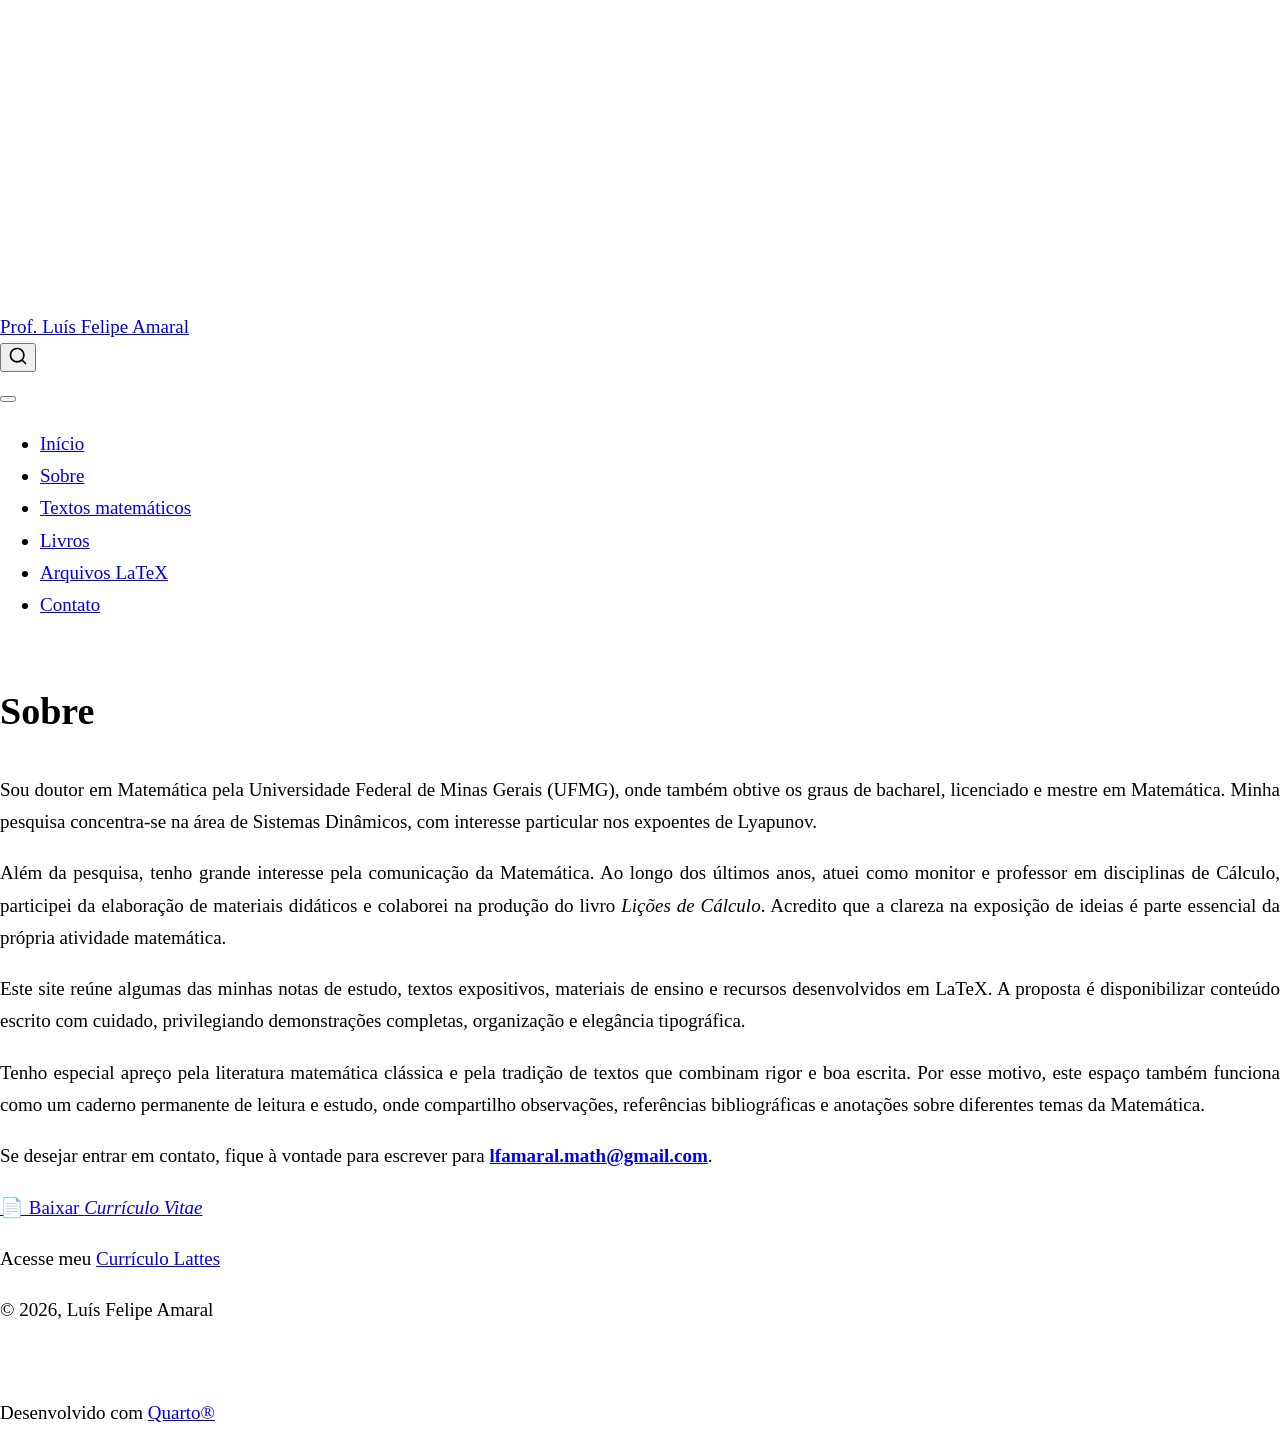
==== about.html @ c72cdb97 "Built site for gh-pages" ====
<!DOCTYPE html>
<html xmlns="http://www.w3.org/1999/xhtml" lang="en" xml:lang="en"><head>

<meta charset="utf-8">
<meta name="generator" content="quarto-1.9.38">

<meta name="viewport" content="width=device-width, initial-scale=1.0, user-scalable=yes">


<title>Sobre – Prof.&nbsp;Luís Felipe Amaral</title>
<style>
/* Default styles provided by pandoc.
** See https://pandoc.org/MANUAL.html#variables-for-html for config info.
*/
code{white-space: pre-wrap;}
span.smallcaps{font-variant: small-caps;}
div.columns{display: flex; gap: min(4vw, 1.5em);}
div.column{flex: auto; overflow-x: auto;}
div.hanging-indent{margin-left: 1.5em; text-indent: -1.5em;}
ul.task-list{list-style: none;}
ul.task-list li input[type="checkbox"] {
  width: 0.8em;
  margin: 0 0.8em 0.2em -1em; /* quarto-specific, see https://github.com/quarto-dev/quarto-cli/issues/4556 */ 
  vertical-align: middle;
}
</style>


<script src="site_libs/quarto-nav/quarto-nav.js"></script>
<script src="site_libs/clipboard/clipboard.min.js"></script>
<script src="site_libs/quarto-search/autocomplete.umd.js"></script>
<script src="site_libs/quarto-search/fuse.min.js"></script>
<script src="site_libs/quarto-search/quarto-search.js"></script>
<meta name="quarto:offset" content="./">
<script src="site_libs/quarto-html/quarto.js" type="module"></script>
<script src="site_libs/quarto-html/tabsets/tabsets.js" type="module"></script>
<script src="site_libs/quarto-html/popper.min.js"></script>
<script src="site_libs/quarto-html/tippy.umd.min.js"></script>
<script src="site_libs/quarto-html/anchor.min.js"></script>
<link href="site_libs/quarto-html/tippy.css" rel="stylesheet">
<link href="site_libs/quarto-html/quarto-syntax-highlighting-15634bcf2e68342d4ad2dfa704d543f6.css" rel="stylesheet" id="quarto-text-highlighting-styles">
<script src="site_libs/bootstrap/bootstrap.min.js"></script>
<link href="site_libs/bootstrap/bootstrap-icons.css" rel="stylesheet">
<link href="site_libs/bootstrap/bootstrap-158031087360bce0ff56dc785ce39e06.min.css" rel="stylesheet" append-hash="true" id="quarto-bootstrap" data-mode="light">
<script id="quarto-search-options" type="application/json">{
  "location": "navbar",
  "copy-button": false,
  "collapse-after": 3,
  "panel-placement": "end",
  "type": "overlay",
  "limit": 50,
  "keyboard-shortcut": [
    "f",
    "/",
    "s"
  ],
  "show-item-context": false,
  "language": {
    "search-no-results-text": "No results",
    "search-matching-documents-text": "matching documents",
    "search-copy-link-title": "Copy link to search",
    "search-hide-matches-text": "Hide additional matches",
    "search-more-match-text": "more match in this document",
    "search-more-matches-text": "more matches in this document",
    "search-clear-button-title": "Clear",
    "search-text-placeholder": "",
    "search-detached-cancel-button-title": "Cancel",
    "search-submit-button-title": "Submit",
    "search-label": "Search"
  }
}</script>


<link rel="stylesheet" href="styles.css">
</head>

<body class="nav-fixed quarto-light">

<div id="quarto-search-results"></div>
  <header id="quarto-header" class="headroom fixed-top">
    <nav class="navbar navbar-expand-lg " data-bs-theme="dark">
      <div class="navbar-container container-fluid">
      <div class="navbar-brand-container mx-auto">
    <a class="navbar-brand" href="./index.html">
    <span class="navbar-title">Prof.&nbsp;Luís Felipe Amaral</span>
    </a>
  </div>
            <div id="quarto-search" class="" title="Search"></div>
          <button class="navbar-toggler" type="button" data-bs-toggle="collapse" data-bs-target="#navbarCollapse" aria-controls="navbarCollapse" role="menu" aria-expanded="false" aria-label="Toggle navigation" onclick="if (window.quartoToggleHeadroom) { window.quartoToggleHeadroom(); }">
  <span class="navbar-toggler-icon"></span>
</button>
          <div class="collapse navbar-collapse" id="navbarCollapse">
            <ul class="navbar-nav navbar-nav-scroll me-auto">
  <li class="nav-item">
    <a class="nav-link" href="./index.html"> 
<span class="menu-text">Início</span></a>
  </li>  
  <li class="nav-item">
    <a class="nav-link active" href="./about.html" aria-current="page"> 
<span class="menu-text">Sobre</span></a>
  </li>  
  <li class="nav-item">
    <a class="nav-link" href="./notes.html"> 
<span class="menu-text">Textos matemáticos</span></a>
  </li>  
  <li class="nav-item">
    <a class="nav-link" href="./books.html"> 
<span class="menu-text">Livros</span></a>
  </li>  
  <li class="nav-item">
    <a class="nav-link" href="./latex.html"> 
<span class="menu-text">Arquivos LaTeX</span></a>
  </li>  
  <li class="nav-item">
    <a class="nav-link" href="./contact.html"> 
<span class="menu-text">Contato</span></a>
  </li>  
</ul>
          </div> <!-- /navcollapse -->
            <div class="quarto-navbar-tools">
  <a href="" class="quarto-reader-toggle quarto-navigation-tool px-1" onclick="window.quartoToggleReader(); return false;" title="Toggle reader mode">
  <div class="quarto-reader-toggle-btn">
  <i class="bi"></i>
  </div>
</a>
</div>
      </div> <!-- /container-fluid -->
    </nav>
</header>
<!-- content -->
<div id="quarto-content" class="quarto-container page-columns page-rows-contents page-layout-article page-navbar">
<!-- sidebar -->
<!-- margin-sidebar -->
    <div id="quarto-margin-sidebar" class="sidebar margin-sidebar zindex-bottom">
        
    </div>
<!-- main -->
<main class="content" id="quarto-document-content">

<header id="title-block-header" class="quarto-title-block default">
<div class="quarto-title">
<h1 class="title">Sobre</h1>
</div>



<div class="quarto-title-meta">

    
  
    
  </div>
  


</header>


<p>Sou doutor em Matemática pela Universidade Federal de Minas Gerais (UFMG), onde também obtive os graus de bacharel, licenciado e mestre em Matemática. Minha pesquisa concentra-se na área de Sistemas Dinâmicos, com interesse particular nos expoentes de Lyapunov.</p>
<p>Além da pesquisa, tenho grande interesse pela comunicação da Matemática. Ao longo dos últimos anos, atuei como monitor e professor em disciplinas de Cálculo, participei da elaboração de materiais didáticos e colaborei na produção do livro <em>Lições de Cálculo</em>. Acredito que a clareza na exposição de ideias é parte essencial da própria atividade matemática.</p>
<p>Este site reúne algumas das minhas notas de estudo, textos expositivos, materiais de ensino e recursos desenvolvidos em LaTeX. A proposta é disponibilizar conteúdo escrito com cuidado, privilegiando demonstrações completas, organização e elegância tipográfica.</p>
<p>Tenho especial apreço pela literatura matemática clássica e pela tradição de textos que combinam rigor e boa escrita. Por esse motivo, este espaço também funciona como um caderno permanente de leitura e estudo, onde compartilho observações, referências bibliográficas e anotações sobre diferentes temas da Matemática.</p>
<p>Se desejar entrar em contato, fique à vontade para escrever para <strong><a href="mailto:lfamaral.math@gmail.com">lfamaral.math@gmail.com</a></strong>.</p>
<p><a href="pdf/Curriculo_Vitae.pdf" class="btn btn-primary">📄 Baixar <em>Currículo Vitae</em></a></p>
<p>Acesse meu <a href="https://lattes.cnpq.br/4189209631711321" target="_blank" rel="noopener noreferrer">Currículo Lattes</a></p>



<a onclick="window.scrollTo(0, 0); return false;" role="button" id="quarto-back-to-top"><i class="bi bi-arrow-up"></i> Back to top</a></main> <!-- /main -->
<script id="quarto-html-after-body" type="application/javascript">
  window.document.addEventListener("DOMContentLoaded", function (event) {
    const icon = "";
    const anchorJS = new window.AnchorJS();
    anchorJS.options = {
      placement: 'right',
      icon: icon
    };
    anchorJS.add('.anchored');
    const isCodeAnnotation = (el) => {
      for (const clz of el.classList) {
        if (clz.startsWith('code-annotation-')) {                     
          return true;
        }
      }
      return false;
    }
    const onCopySuccess = function(e) {
      // button target
      const button = e.trigger;
      // don't keep focus
      button.blur();
      // flash "checked"
      button.classList.add('code-copy-button-checked');
      var currentTitle = button.getAttribute("title");
      button.setAttribute("title", "Copied!");
      let tooltip;
      if (window.bootstrap) {
        button.setAttribute("data-bs-toggle", "tooltip");
        button.setAttribute("data-bs-placement", "left");
        button.setAttribute("data-bs-title", "Copied!");
        tooltip = new bootstrap.Tooltip(button, 
          { trigger: "manual", 
            customClass: "code-copy-button-tooltip",
            offset: [0, -8]});
        tooltip.show();    
      }
      setTimeout(function() {
        if (tooltip) {
          tooltip.hide();
          button.removeAttribute("data-bs-title");
          button.removeAttribute("data-bs-toggle");
          button.removeAttribute("data-bs-placement");
        }
        button.setAttribute("title", currentTitle);
        button.classList.remove('code-copy-button-checked');
      }, 1000);
      // clear code selection
      e.clearSelection();
    }
    const getTextToCopy = function(trigger) {
      const outerScaffold = trigger.parentElement.cloneNode(true);
      const codeEl = outerScaffold.querySelector('code');
      for (const childEl of codeEl.children) {
        if (isCodeAnnotation(childEl)) {
          childEl.remove();
        }
      }
      return codeEl.innerText;
    }
    const clipboard = new window.ClipboardJS('.code-copy-button:not([data-in-quarto-modal])', {
      text: getTextToCopy
    });
    clipboard.on('success', onCopySuccess);
    if (window.document.getElementById('quarto-embedded-source-code-modal')) {
      const clipboardModal = new window.ClipboardJS('.code-copy-button[data-in-quarto-modal]', {
        text: getTextToCopy,
        container: window.document.getElementById('quarto-embedded-source-code-modal')
      });
      clipboardModal.on('success', onCopySuccess);
    }
      var localhostRegex = new RegExp(/^(?:http|https):\/\/localhost\:?[0-9]*\//);
      var mailtoRegex = new RegExp(/^mailto:/);
        var filterRegex = new RegExp('/' + window.location.host + '/');
      var isInternal = (href) => {
          return filterRegex.test(href) || localhostRegex.test(href) || mailtoRegex.test(href);
      }
      // Inspect non-navigation links and adorn them if external
     var links = window.document.querySelectorAll('a[href]:not(.nav-link):not(.navbar-brand):not(.toc-action):not(.sidebar-link):not(.sidebar-item-toggle):not(.pagination-link):not(.no-external):not([aria-hidden]):not(.dropdown-item):not(.quarto-navigation-tool):not(.about-link)');
      for (var i=0; i<links.length; i++) {
        const link = links[i];
        if (!isInternal(link.href)) {
          // undo the damage that might have been done by quarto-nav.js in the case of
          // links that we want to consider external
          if (link.dataset.originalHref !== undefined) {
            link.href = link.dataset.originalHref;
          }
        }
      }
    function tippyHover(el, contentFn, onTriggerFn, onUntriggerFn) {
      const config = {
        allowHTML: true,
        maxWidth: 500,
        delay: 100,
        arrow: false,
        appendTo: function(el) {
            return el.parentElement;
        },
        interactive: true,
        interactiveBorder: 10,
        theme: 'quarto',
        placement: 'bottom-start',
      };
      if (contentFn) {
        config.content = contentFn;
      }
      if (onTriggerFn) {
        config.onTrigger = onTriggerFn;
      }
      if (onUntriggerFn) {
        config.onUntrigger = onUntriggerFn;
      }
      window.tippy(el, config); 
    }
    const noterefs = window.document.querySelectorAll('a[role="doc-noteref"]');
    for (var i=0; i<noterefs.length; i++) {
      const ref = noterefs[i];
      tippyHover(ref, function() {
        // use id or data attribute instead here
        let href = ref.getAttribute('data-footnote-href') || ref.getAttribute('href');
        try { href = new URL(href).hash; } catch {}
        const id = href.replace(/^#\/?/, "");
        const note = window.document.getElementById(id);
        if (note) {
          return note.innerHTML;
        } else {
          return "";
        }
      });
    }
    const xrefs = window.document.querySelectorAll('a.quarto-xref');
    const processXRef = (id, note) => {
      // Strip column container classes
      const stripColumnClz = (el) => {
        el.classList.remove("page-full", "page-columns");
        if (el.children) {
          for (const child of el.children) {
            stripColumnClz(child);
          }
        }
      }
      stripColumnClz(note)
      if (id === null || id.startsWith('sec-')) {
        // Special case sections, only their first couple elements
        const container = document.createElement("div");
        if (note.children && note.children.length > 2) {
          container.appendChild(note.children[0].cloneNode(true));
          for (let i = 1; i < note.children.length; i++) {
            const child = note.children[i];
            if (child.tagName === "P" && child.innerText === "") {
              continue;
            } else {
              container.appendChild(child.cloneNode(true));
              break;
            }
          }
          if (window.Quarto?.typesetMath) {
            window.Quarto.typesetMath(container);
          }
          return container.innerHTML
        } else {
          if (window.Quarto?.typesetMath) {
            window.Quarto.typesetMath(note);
          }
          return note.innerHTML;
        }
      } else {
        // Remove any anchor links if they are present
        const anchorLink = note.querySelector('a.anchorjs-link');
        if (anchorLink) {
          anchorLink.remove();
        }
        if (window.Quarto?.typesetMath) {
          window.Quarto.typesetMath(note);
        }
        if (note.classList.contains("callout")) {
          return note.outerHTML;
        } else {
          return note.innerHTML;
        }
      }
    }
    for (var i=0; i<xrefs.length; i++) {
      const xref = xrefs[i];
      tippyHover(xref, undefined, function(instance) {
        instance.disable();
        let url = xref.getAttribute('href');
        let hash = undefined; 
        if (url.startsWith('#')) {
          hash = url;
        } else {
          try { hash = new URL(url).hash; } catch {}
        }
        if (hash) {
          const id = hash.replace(/^#\/?/, "");
          const note = window.document.getElementById(id);
          if (note !== null) {
            try {
              const html = processXRef(id, note.cloneNode(true));
              instance.setContent(html);
            } finally {
              instance.enable();
              instance.show();
            }
          } else {
            // See if we can fetch this
            fetch(url.split('#')[0])
            .then(res => res.text())
            .then(html => {
              const parser = new DOMParser();
              const htmlDoc = parser.parseFromString(html, "text/html");
              const note = htmlDoc.getElementById(id);
              if (note !== null) {
                const html = processXRef(id, note);
                instance.setContent(html);
              } 
            }).finally(() => {
              instance.enable();
              instance.show();
            });
          }
        } else {
          // See if we can fetch a full url (with no hash to target)
          // This is a special case and we should probably do some content thinning / targeting
          fetch(url)
          .then(res => res.text())
          .then(html => {
            const parser = new DOMParser();
            const htmlDoc = parser.parseFromString(html, "text/html");
            const note = htmlDoc.querySelector('main.content');
            if (note !== null) {
              // This should only happen for chapter cross references
              // (since there is no id in the URL)
              // remove the first header
              if (note.children.length > 0 && note.children[0].tagName === "HEADER") {
                note.children[0].remove();
              }
              const html = processXRef(null, note);
              instance.setContent(html);
            } 
          }).finally(() => {
            instance.enable();
            instance.show();
          });
        }
      }, function(instance) {
      });
    }
        let selectedAnnoteEl;
        const selectorForAnnotation = ( cell, annotation) => {
          let cellAttr = 'data-code-cell="' + cell + '"';
          let lineAttr = 'data-code-annotation="' +  annotation + '"';
          const selector = 'span[' + cellAttr + '][' + lineAttr + ']';
          return selector;
        }
        const selectCodeLines = (annoteEl) => {
          const doc = window.document;
          const targetCell = annoteEl.getAttribute("data-target-cell");
          const targetAnnotation = annoteEl.getAttribute("data-target-annotation");
          const annoteSpan = window.document.querySelector(selectorForAnnotation(targetCell, targetAnnotation));
          const lines = annoteSpan.getAttribute("data-code-lines").split(",");
          const lineIds = lines.map((line) => {
            return targetCell + "-" + line;
          })
          let top = null;
          let height = null;
          let parent = null;
          if (lineIds.length > 0) {
              //compute the position of the single el (top and bottom and make a div)
              const el = window.document.getElementById(lineIds[0]);
              top = el.offsetTop;
              height = el.offsetHeight;
              parent = el.parentElement.parentElement;
            if (lineIds.length > 1) {
              const lastEl = window.document.getElementById(lineIds[lineIds.length - 1]);
              const bottom = lastEl.offsetTop + lastEl.offsetHeight;
              height = bottom - top;
            }
            if (top !== null && height !== null && parent !== null) {
              // cook up a div (if necessary) and position it 
              let div = window.document.getElementById("code-annotation-line-highlight");
              if (div === null) {
                div = window.document.createElement("div");
                div.setAttribute("id", "code-annotation-line-highlight");
                div.style.position = 'absolute';
                parent.appendChild(div);
              }
              div.style.top = top - 2 + "px";
              div.style.height = height + 4 + "px";
              div.style.left = 0;
              let gutterDiv = window.document.getElementById("code-annotation-line-highlight-gutter");
              if (gutterDiv === null) {
                gutterDiv = window.document.createElement("div");
                gutterDiv.setAttribute("id", "code-annotation-line-highlight-gutter");
                gutterDiv.style.position = 'absolute';
                const codeCell = window.document.getElementById(targetCell);
                const gutter = codeCell.querySelector('.code-annotation-gutter');
                gutter.appendChild(gutterDiv);
              }
              gutterDiv.style.top = top - 2 + "px";
              gutterDiv.style.height = height + 4 + "px";
            }
            selectedAnnoteEl = annoteEl;
          }
        };
        const unselectCodeLines = () => {
          const elementsIds = ["code-annotation-line-highlight", "code-annotation-line-highlight-gutter"];
          elementsIds.forEach((elId) => {
            const div = window.document.getElementById(elId);
            if (div) {
              div.remove();
            }
          });
          selectedAnnoteEl = undefined;
        };
          // Handle positioning of the toggle
      window.addEventListener(
        "resize",
        throttle(() => {
          elRect = undefined;
          if (selectedAnnoteEl) {
            selectCodeLines(selectedAnnoteEl);
          }
        }, 10)
      );
      function throttle(fn, ms) {
      let throttle = false;
      let timer;
        return (...args) => {
          if(!throttle) { // first call gets through
              fn.apply(this, args);
              throttle = true;
          } else { // all the others get throttled
              if(timer) clearTimeout(timer); // cancel #2
              timer = setTimeout(() => {
                fn.apply(this, args);
                timer = throttle = false;
              }, ms);
          }
        };
      }
        // Attach click handler to the DT
        const annoteDls = window.document.querySelectorAll('dt[data-target-cell]');
        for (const annoteDlNode of annoteDls) {
          annoteDlNode.addEventListener('click', (event) => {
            const clickedEl = event.target;
            if (clickedEl !== selectedAnnoteEl) {
              unselectCodeLines();
              const activeEl = window.document.querySelector('dt[data-target-cell].code-annotation-active');
              if (activeEl) {
                activeEl.classList.remove('code-annotation-active');
              }
              selectCodeLines(clickedEl);
              clickedEl.classList.add('code-annotation-active');
            } else {
              // Unselect the line
              unselectCodeLines();
              clickedEl.classList.remove('code-annotation-active');
            }
          });
        }
    const findCites = (el) => {
      const parentEl = el.parentElement;
      if (parentEl) {
        const cites = parentEl.dataset.cites;
        if (cites) {
          return {
            el,
            cites: cites.split(' ')
          };
        } else {
          return findCites(el.parentElement)
        }
      } else {
        return undefined;
      }
    };
    var bibliorefs = window.document.querySelectorAll('a[role="doc-biblioref"]');
    for (var i=0; i<bibliorefs.length; i++) {
      const ref = bibliorefs[i];
      const citeInfo = findCites(ref);
      if (citeInfo) {
        tippyHover(citeInfo.el, function() {
          var popup = window.document.createElement('div');
          citeInfo.cites.forEach(function(cite) {
            var citeDiv = window.document.createElement('div');
            citeDiv.classList.add('hanging-indent');
            citeDiv.classList.add('csl-entry');
            var biblioDiv = window.document.getElementById('ref-' + cite);
            if (biblioDiv) {
              citeDiv.innerHTML = biblioDiv.innerHTML;
            }
            popup.appendChild(citeDiv);
          });
          return popup.innerHTML;
        });
      }
    }
  });
  </script>
</div> <!-- /content -->
<footer class="footer">
  <div class="nav-footer">
    <div class="nav-footer-left">
<p>© 2026, Luís Felipe Amaral</p>
</div>   
    <div class="nav-footer-center">
      &nbsp;
    </div>
    <div class="nav-footer-right">
<p>Desenvolvido com <a href="https://quarto.org">Quarto®</a></p>
</div>
  </div>
</footer>




</body></html>
---- site_libs/quarto-html/tippy.css ----
.tippy-box[data-animation=fade][data-state=hidden]{opacity:0}[data-tippy-root]{max-width:calc(100vw - 10px)}.tippy-box{position:relative;background-color:#333;color:#fff;border-radius:4px;font-size:14px;line-height:1.4;white-space:normal;outline:0;transition-property:transform,visibility,opacity}.tippy-box[data-placement^=top]>.tippy-arrow{bottom:0}.tippy-box[data-placement^=top]>.tippy-arrow:before{bottom:-7px;left:0;border-width:8px 8px 0;border-top-color:initial;transform-origin:center top}.tippy-box[data-placement^=bottom]>.tippy-arrow{top:0}.tippy-box[data-placement^=bottom]>.tippy-arrow:before{top:-7px;left:0;border-width:0 8px 8px;border-bottom-color:initial;transform-origin:center bottom}.tippy-box[data-placement^=left]>.tippy-arrow{right:0}.tippy-box[data-placement^=left]>.tippy-arrow:before{border-width:8px 0 8px 8px;border-left-color:initial;right:-7px;transform-origin:center left}.tippy-box[data-placement^=right]>.tippy-arrow{left:0}.tippy-box[data-placement^=right]>.tippy-arrow:before{left:-7px;border-width:8px 8px 8px 0;border-right-color:initial;transform-origin:center right}.tippy-box[data-inertia][data-state=visible]{transition-timing-function:cubic-bezier(.54,1.5,.38,1.11)}.tippy-arrow{width:16px;height:16px;color:#333}.tippy-arrow:before{content:"";position:absolute;border-color:transparent;border-style:solid}.tippy-content{position:relative;padding:5px 9px;z-index:1}
---- site_libs/quarto-html/quarto-syntax-highlighting-15634bcf2e68342d4ad2dfa704d543f6.css ----
/* quarto syntax highlight colors */
:root {
  --quarto-hl-ot-color: #003B4F;
  --quarto-hl-at-color: #657422;
  --quarto-hl-ss-color: #20794D;
  --quarto-hl-an-color: #5E5E5E;
  --quarto-hl-fu-color: #4758AB;
  --quarto-hl-st-color: #20794D;
  --quarto-hl-cf-color: #003B4F;
  --quarto-hl-op-color: #5E5E5E;
  --quarto-hl-er-color: #AD0000;
  --quarto-hl-bn-color: #AD0000;
  --quarto-hl-al-color: #AD0000;
  --quarto-hl-va-color: #111111;
  --quarto-hl-bu-color: inherit;
  --quarto-hl-ex-color: inherit;
  --quarto-hl-pp-color: #AD0000;
  --quarto-hl-in-color: #5E5E5E;
  --quarto-hl-vs-color: #20794D;
  --quarto-hl-wa-color: #5E5E5E;
  --quarto-hl-do-color: #5E5E5E;
  --quarto-hl-im-color: #00769E;
  --quarto-hl-ch-color: #20794D;
  --quarto-hl-dt-color: #AD0000;
  --quarto-hl-fl-color: #AD0000;
  --quarto-hl-co-color: #5E5E5E;
  --quarto-hl-cv-color: #5E5E5E;
  --quarto-hl-cn-color: #8f5902;
  --quarto-hl-sc-color: #5E5E5E;
  --quarto-hl-dv-color: #AD0000;
  --quarto-hl-kw-color: #003B4F;
}

/* other quarto variables */
:root {
  --quarto-font-monospace: SFMono-Regular, Menlo, Monaco, Consolas, "Liberation Mono", "Courier New", monospace;
}

/* syntax highlight based on Pandoc's rules */
pre > code.sourceCode > span {
  color: #003B4F;
}

code.sourceCode > span {
  color: #003B4F;
}

div.sourceCode,
div.sourceCode pre.sourceCode {
  color: #003B4F;
}

/* Normal */
code span {
  color: #003B4F;
}

/* Alert */
code span.al {
  color: #AD0000;
  font-style: inherit;
}

/* Annotation */
code span.an {
  color: #5E5E5E;
  font-style: inherit;
}

/* Attribute */
code span.at {
  color: #657422;
  font-style: inherit;
}

/* BaseN */
code span.bn {
  color: #AD0000;
  font-style: inherit;
}

/* BuiltIn */
code span.bu {
  font-style: inherit;
}

/* ControlFlow */
code span.cf {
  color: #003B4F;
  font-weight: bold;
  font-style: inherit;
}

/* Char */
code span.ch {
  color: #20794D;
  font-style: inherit;
}

/* Constant */
code span.cn {
  color: #8f5902;
  font-style: inherit;
}

/* Comment */
code span.co {
  color: #5E5E5E;
  font-style: inherit;
}

/* CommentVar */
code span.cv {
  color: #5E5E5E;
  font-style: italic;
}

/* Documentation */
code span.do {
  color: #5E5E5E;
  font-style: italic;
}

/* DataType */
code span.dt {
  color: #AD0000;
  font-style: inherit;
}

/* DecVal */
code span.dv {
  color: #AD0000;
  font-style: inherit;
}

/* Error */
code span.er {
  color: #AD0000;
  font-style: inherit;
}

/* Extension */
code span.ex {
  font-style: inherit;
}

/* Float */
code span.fl {
  color: #AD0000;
  font-style: inherit;
}

/* Function */
code span.fu {
  color: #4758AB;
  font-style: inherit;
}

/* Import */
code span.im {
  color: #00769E;
  font-style: inherit;
}

/* Information */
code span.in {
  color: #5E5E5E;
  font-style: inherit;
}

/* Keyword */
code span.kw {
  color: #003B4F;
  font-weight: bold;
  font-style: inherit;
}

/* Operator */
code span.op {
  color: #5E5E5E;
  font-style: inherit;
}

/* Other */
code span.ot {
  color: #003B4F;
  font-style: inherit;
}

/* Preprocessor */
code span.pp {
  color: #AD0000;
  font-style: inherit;
}

/* SpecialChar */
code span.sc {
  color: #5E5E5E;
  font-style: inherit;
}

/* SpecialString */
code span.ss {
  color: #20794D;
  font-style: inherit;
}

/* String */
code span.st {
  color: #20794D;
  font-style: inherit;
}

/* Variable */
code span.va {
  color: #111111;
  font-style: inherit;
}

/* VerbatimString */
code span.vs {
  color: #20794D;
  font-style: inherit;
}

/* Warning */
code span.wa {
  color: #5E5E5E;
  font-style: italic;
}

.prevent-inlining {
  content: "</";
}

/*# sourceMappingURL=f23921c56f73e400b49028c9186a1aa0.css.map */
---- styles.css ----
/* css styles */
body {

    font-size: 19px;

    line-height: 1.7;

    max-width: 1280px;

    margin: auto;

}

h1 {

    margin-top: 1.5em;

    margin-bottom: 0.8em;

}

h2 {

    margin-top: 2em;

}

p {

    text-align: justify;

}
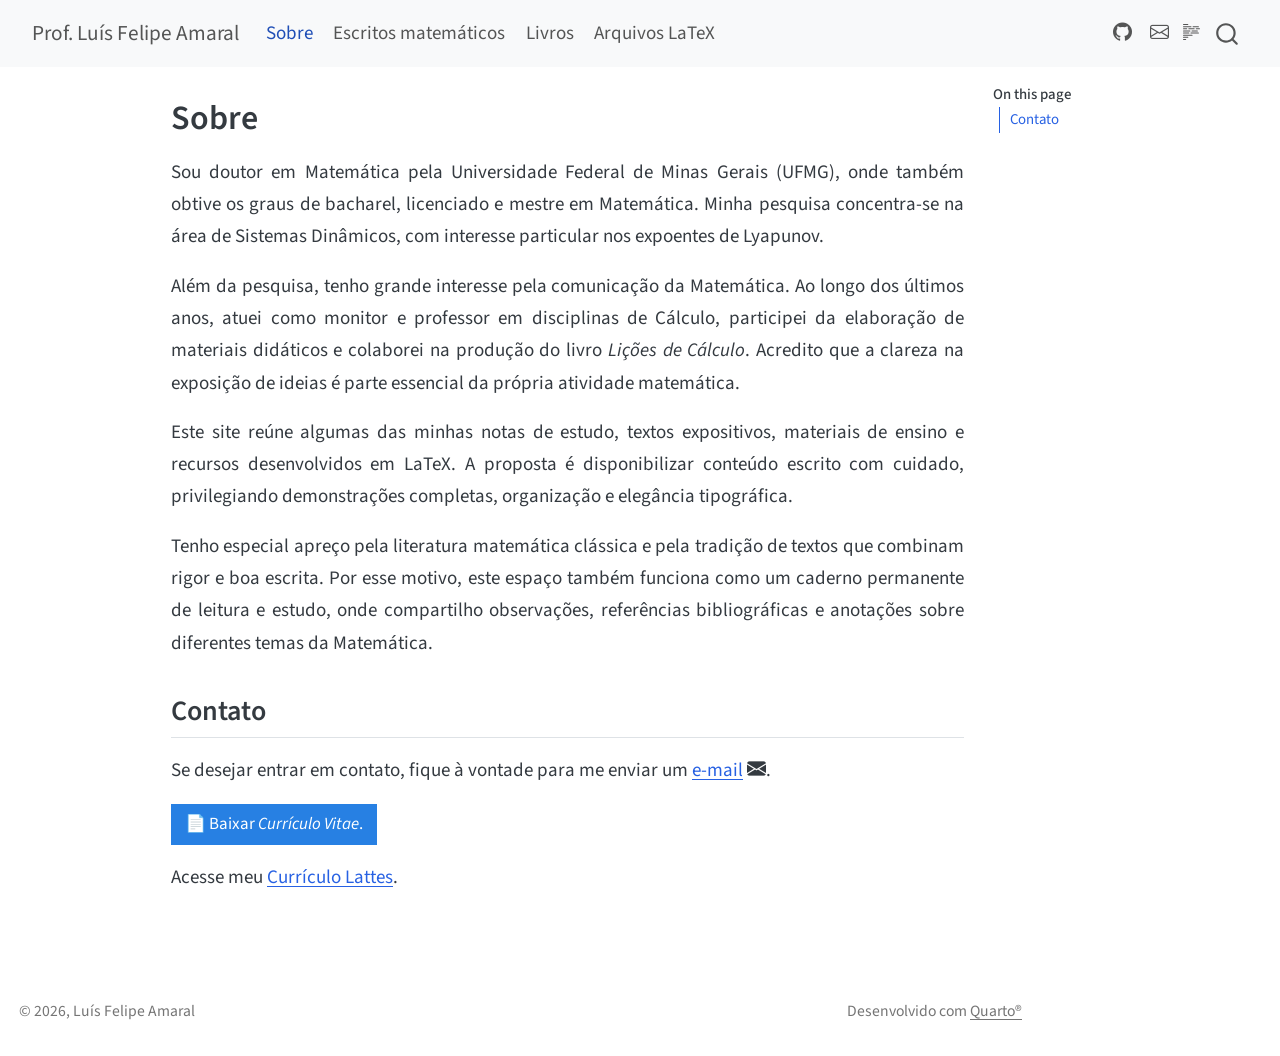
==== commit 6b12d2e9: "Built site for gh-pages" ====
--- a/about.html
+++ b/about.html
@@ -41,7 +41,7 @@
 <link href="site_libs/quarto-html/quarto-syntax-highlighting-15634bcf2e68342d4ad2dfa704d543f6.css" rel="stylesheet" id="quarto-text-highlighting-styles">
 <script src="site_libs/bootstrap/bootstrap.min.js"></script>
 <link href="site_libs/bootstrap/bootstrap-icons.css" rel="stylesheet">
-<link href="site_libs/bootstrap/bootstrap-158031087360bce0ff56dc785ce39e06.min.css" rel="stylesheet" append-hash="true" id="quarto-bootstrap" data-mode="light">
+<link href="site_libs/bootstrap/bootstrap-bba5ebae505b5c03f3f0d8040a416a6b.min.css" rel="stylesheet" append-hash="true" id="quarto-bootstrap" data-mode="light">
 <script id="quarto-search-options" type="application/json">{
   "location": "navbar",
   "copy-button": false,
@@ -69,6 +69,7 @@
     "search-label": "Search"
   }
 }</script>
+<link rel="stylesheet" href="https://cdn.jsdelivr.net/npm/bootstrap-icons@1.11.3/font/bootstrap-icons.min.css">
 
 
 <link rel="stylesheet" href="styles.css">
@@ -92,16 +93,12 @@
           <div class="collapse navbar-collapse" id="navbarCollapse">
             <ul class="navbar-nav navbar-nav-scroll me-auto">
   <li class="nav-item">
-    <a class="nav-link" href="./index.html"> 
-<span class="menu-text">Início</span></a>
-  </li>  
-  <li class="nav-item">
     <a class="nav-link active" href="./about.html" aria-current="page"> 
 <span class="menu-text">Sobre</span></a>
   </li>  
   <li class="nav-item">
     <a class="nav-link" href="./notes.html"> 
-<span class="menu-text">Textos matemáticos</span></a>
+<span class="menu-text">Escritos matemáticos</span></a>
   </li>  
   <li class="nav-item">
     <a class="nav-link" href="./books.html"> 
@@ -111,9 +108,17 @@
     <a class="nav-link" href="./latex.html"> 
 <span class="menu-text">Arquivos LaTeX</span></a>
   </li>  
-  <li class="nav-item">
-    <a class="nav-link" href="./contact.html"> 
-<span class="menu-text">Contato</span></a>
+</ul>
+            <ul class="navbar-nav navbar-nav-scroll ms-auto">
+  <li class="nav-item compact">
+    <a class="nav-link" href="https://github.com/luisfelipesamaral"> <i class="bi bi-github" role="img">
+</i> 
+<span class="menu-text"></span></a>
+  </li>  
+  <li class="nav-item compact">
+    <a class="nav-link" href="mailto:lfamaral.math@gmail.com"> <i class="bi bi-envelope" role="img">
+</i> 
+<span class="menu-text"></span></a>
   </li>  
 </ul>
           </div> <!-- /navcollapse -->
@@ -131,8 +136,14 @@
 <div id="quarto-content" class="quarto-container page-columns page-rows-contents page-layout-article page-navbar">
 <!-- sidebar -->
 <!-- margin-sidebar -->
-    <div id="quarto-margin-sidebar" class="sidebar margin-sidebar zindex-bottom">
-        
+    <div id="quarto-margin-sidebar" class="sidebar margin-sidebar">
+        <nav id="TOC" role="doc-toc" class="toc-active">
+    <h2 id="toc-title">On this page</h2>
+   
+  <ul>
+  <li><a href="#contato" id="toc-contato" class="nav-link active" data-scroll-target="#contato">Contato</a></li>
+  </ul>
+</nav>
     </div>
 <!-- main -->
 <main class="content" id="quarto-document-content">
@@ -160,11 +171,14 @@
 <p>Além da pesquisa, tenho grande interesse pela comunicação da Matemática. Ao longo dos últimos anos, atuei como monitor e professor em disciplinas de Cálculo, participei da elaboração de materiais didáticos e colaborei na produção do livro <em>Lições de Cálculo</em>. Acredito que a clareza na exposição de ideias é parte essencial da própria atividade matemática.</p>
 <p>Este site reúne algumas das minhas notas de estudo, textos expositivos, materiais de ensino e recursos desenvolvidos em LaTeX. A proposta é disponibilizar conteúdo escrito com cuidado, privilegiando demonstrações completas, organização e elegância tipográfica.</p>
 <p>Tenho especial apreço pela literatura matemática clássica e pela tradição de textos que combinam rigor e boa escrita. Por esse motivo, este espaço também funciona como um caderno permanente de leitura e estudo, onde compartilho observações, referências bibliográficas e anotações sobre diferentes temas da Matemática.</p>
-<p>Se desejar entrar em contato, fique à vontade para escrever para <strong><a href="mailto:lfamaral.math@gmail.com">lfamaral.math@gmail.com</a></strong>.</p>
-<p><a href="pdf/Curriculo_Vitae.pdf" class="btn btn-primary">📄 Baixar <em>Currículo Vitae</em></a></p>
-<p>Acesse meu <a href="https://lattes.cnpq.br/4189209631711321" target="_blank" rel="noopener noreferrer">Currículo Lattes</a></p>
-
-
+<section id="contato" class="level2">
+<h2 class="anchored" data-anchor-id="contato">Contato</h2>
+<p>Se desejar entrar em contato, fique à vontade para me enviar um <a href="mailto:lfamaral.math@gmail.com">e-mail</a> <i class="bi bi-envelope-fill"></i>.</p>
+<p><a href="pdf/Curriculo_Vitae.pdf" class="btn btn-primary">📄 Baixar <em>Currículo Vitae</em>.</a></p>
+<p>Acesse meu <a href="https://lattes.cnpq.br/4189209631711321" target="_blank" rel="noopener noreferrer">Currículo Lattes</a>.</p>
+
+
+</section>
 
 <a onclick="window.scrollTo(0, 0); return false;" role="button" id="quarto-back-to-top"><i class="bi bi-arrow-up"></i> Back to top</a></main> <!-- /main -->
 <script id="quarto-html-after-body" type="application/javascript">
@@ -240,7 +254,7 @@
     }
       var localhostRegex = new RegExp(/^(?:http|https):\/\/localhost\:?[0-9]*\//);
       var mailtoRegex = new RegExp(/^mailto:/);
-        var filterRegex = new RegExp('/' + window.location.host + '/');
+        var filterRegex = new RegExp("https:\/\/luisfelipesamaral\.github\.io\/");
       var isInternal = (href) => {
           return filterRegex.test(href) || localhostRegex.test(href) || mailtoRegex.test(href);
       }
